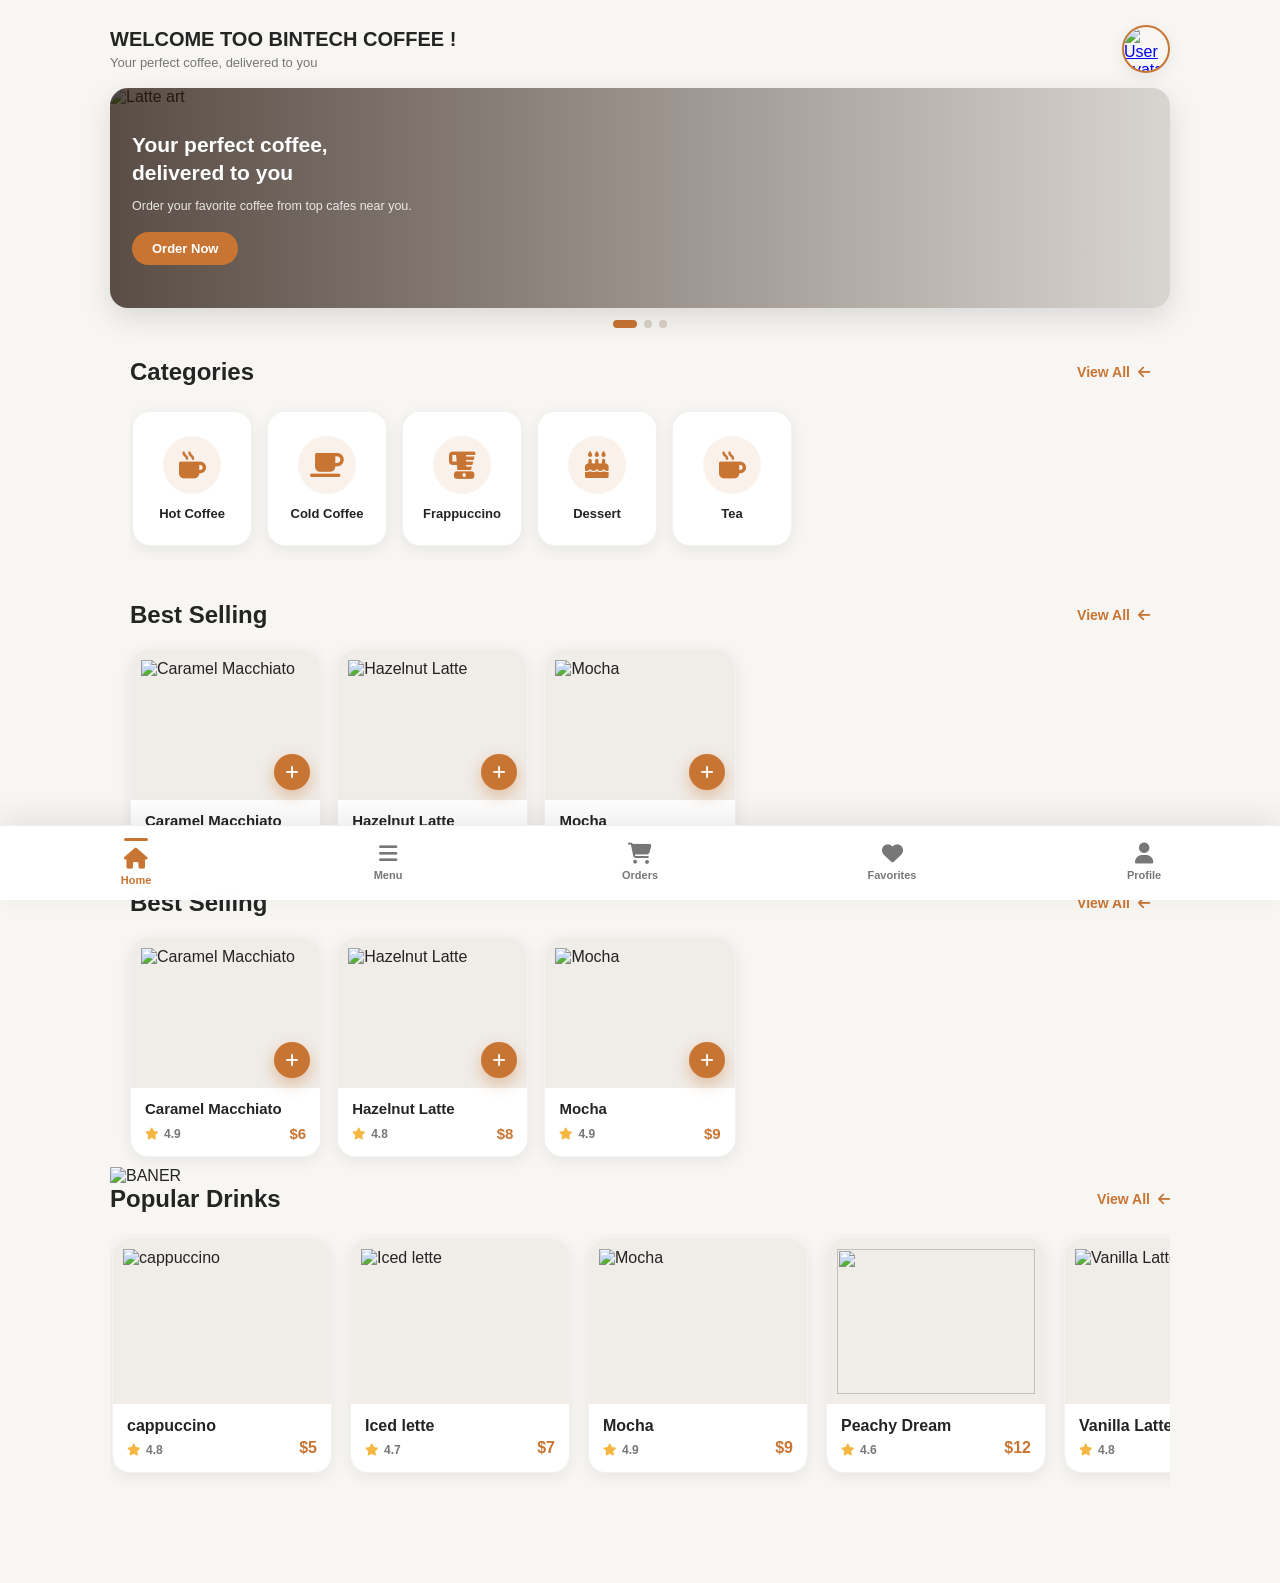
==== indec01.html @ 89034f10 "Add files via upload" ====
<!DOCTYPE html>
<html lang="en" dir="ltr">

<head>

    <!-- تعیین نوع کاراکترهای صفحه -->
    <meta charset="UTF-8">

    <!-- ریسپانسیو کردن سایت برای موبایل و تبلت -->
    <meta
        name="viewport"
        content="width=device-width, initial-scale=1.0"
    >

    <!-- کتابخانه Font Awesome برای نمایش آیکون‌ها -->
    <link
        rel="stylesheet"
        href="https://cdnjs.cloudflare.com/ajax/libs/font-awesome/6.7.2/css/all.min.css"
    >

    <!-- اتصال فایل CSS -->
    <link
        rel="stylesheet"
        href="./stayl.css"
    >

    <title>Cafe|BinTech</title>

</head>

<body>
        <header class="top-bar">

        <div class="greeting">
            <p class="greeting-hello">WELCOME TOO BINTECH COFFEE !</p>
            <p class="greeting-sub">Your perfect coffee, delivered to you</p>
        </div>

        <a href="#" class="profile-avatar">
            <img src="img/Mocha.jpg
            " alt="User avatar">
        </a>

    </header>

   <!-- <div class="search-wrap">
        <div class="search-bar">
            <i class="fa-solid fa-magnifying-glass"></i>
            <input type="text" id="searchInput" placeholder="Search your favorite coffee...">
        </div>
    </div> -->

    
    <section class="hero-banner">

        <div class="hero-slider" id="heroSlider">

            <!-- اسلاید 1 -->
            <div class="hero-slide active">
                <img src="img/BANER1.PNG" alt="Latte art">
                <div class="hero-content">
                    <h2>Your perfect coffee,<br>delivered to you</h2>
                    <p>Order your favorite coffee from top cafes near you.</p>
                    <a href="#" class="hero-btn">Order Now</a>
                </div>
            </div>

            <!-- اسلاید 2 -->
            <div class="hero-slide">
                <img src="img/BANER2.PNG" alt="Cold brew">
                <div class="hero-content">
                    <h2>Cold brew season<br>is here</h2>
                    <p>Fresh iced coffee, brewed slowly for a smooth taste.</p>
                    <a href="#" class="hero-btn">Order Now</a>
                </div>
            </div>

            <!-- اسلاید 3 -->
            <div class="hero-slide">
                <img src="img/BANER3.PNG" alt="Espresso">
                <div class="hero-content">
                    <h2>Strong mornings<br>start with espresso</h2>
                    <p>Try our signature espresso from local roasters.</p>
                    <a href="#" class="hero-btn">Order Now</a>
                </div>
            </div>

        </div>

     <div class="hero-dots" id="heroDots">
            <span class="dot active"></span>
            <span class="dot"></span>
            <span class="dot"></span>
        </div>


    <section class="categories">

        <!-- هدر بخش دسته‌بندی -->
        <div class="section-header">

            <!-- عنوان بخش -->
            <h2>Categories</h2>

            <!-- لینک مشاهده همه دسته‌بندی‌ها -->
            <a href="#">
                View All
                <i class="fa-solid fa-arrow-left"></i>
            </a>

        </div>


        <!-- ==================================================
             لیست دسته‌بندی‌ها
        ================================================== -->

        <div class="category-list">

            <!-- کارت دسته‌بندی قهوه گرم -->
            <a href="#" class="category-card">

                <!-- بخش آیکون -->
                <div class="category-icon">
                    <i class="fa-solid fa-mug-hot"></i>
                </div>

                <!-- نام دسته‌بندی -->
                <span>Hot Coffee</span>

            </a>


            <!-- کارت دسته‌بندی قهوه سرد -->
            <a href="#" class="category-card">

                <!-- بخش آیکون -->
                <div class="category-icon">
                    <i class="fa-solid fa-mug-saucer"></i>
                </div>

                <!-- نام دسته‌بندی -->
                <span>Cold Coffee</span>

            </a>


            <!-- کارت دسته‌بندی فراپوچینو -->
            <a href="#" class="category-card">

                <!-- بخش آیکون -->
                <div class="category-icon">
                    <i class="fa-solid fa-blender"></i>
                </div>

                <!-- نام دسته‌بندی -->
                <span>Frappuccino</span>

            </a>


            <!-- کارت دسته‌بندی دسر -->
            <a href="#" class="category-card">

                <!-- بخش آیکون -->
                <div class="category-icon">
                    <i class="fa-solid fa-cake-candles"></i>
                </div>

                <!-- نام دسته‌بندی -->
                <span>Dessert</span>

            </a>


            <!-- کارت دسته‌بندی چای -->
            <a href="#" class="category-card">

                <!-- بخش آیکون -->
                <div class="category-icon">
                    <i class="fa-solid fa-mug-hot"></i>
                </div>

                <!-- نام دسته‌بندی -->
                <span>Tea</span>

            </a>

        </div>

    </section>

   <section class="best-selling">

        <div class="section-header">
            <h2>Best Selling</h2>
            <a href="#">View All <i class="fa-solid fa-arrow-left"></i></a>
        </div>

        <div class="best-list">

            <!-- آیتم 1 -->
            <div class="best-card">
                <div class="best-image">
                    <img src="img/cappuccino.jpg" alt="Caramel Macchiato">
                    <button class="add-btn" aria-label="Add to cart">
                        <i class="fa-solid fa-plus"></i>
                    </button>
                </div>
                <div class="best-info">
                    <h3>Caramel Macchiato</h3>
                    <div class="best-meta">
                        <div class="drink-rating"><i class="fa-solid fa-star"></i><span>4.9</span></div>
                        <span class="best-price">$6</span>
                    </div>
                </div>
            </div>

            <!-- آیتم 2 -->
            <div class="best-card">
                <div class="best-image">
                    <img src="img/cappuccino.jpg" alt="Hazelnut Latte">
                    <button class="add-btn" aria-label="Add to cart">
                        <i class="fa-solid fa-plus"></i>
                    </button>
                </div>
                <div class="best-info">
                    <h3>Hazelnut Latte</h3>
                    <div class="best-meta">
                        <div class="drink-rating"><i class="fa-solid fa-star"></i><span>4.8</span></div>
                        <span class="best-price">$8</span>
                    </div>
                </div>
            </div>

            <!-- آیتم 3 -->
            <div class="best-card">
                <div class="best-image">
                    <img src="img/cappuccino.jpg" alt="Mocha">
                    <button class="add-btn" aria-label="Add to cart">
                        <i class="fa-solid fa-plus"></i>
                    </button>
                </div>
                <div class="best-info">
                    <h3>Mocha</h3>
                    <div class="best-meta">
                        <div class="drink-rating"><i class="fa-solid fa-star"></i><span>4.9</span></div>
                        <span class="best-price">$9</span>
                    </div>
                </div>
            </div>

        </div>

    </section>


       <section class="best-selling">

        <div class="section-header">
            <h2>Best Selling</h2>
            <a href="#">View All <i class="fa-solid fa-arrow-left"></i></a>
        </div>

        <div class="best-list">

            <!-- آیتم 1 -->
            <div class="best-card">
                <div class="best-image">
                    <img src="img/cappuccino.jpg" alt="Caramel Macchiato">
                    <button class="add-btn" aria-label="Add to cart">
                        <i class="fa-solid fa-plus"></i>
                    </button>
                </div>
                <div class="best-info">
                    <h3>Caramel Macchiato</h3>
                    <div class="best-meta">
                        <div class="drink-rating"><i class="fa-solid fa-star"></i><span>4.9</span></div>
                        <span class="best-price">$6</span>
                    </div>
                </div>
            </div>

            <!-- آیتم 2 -->
            <div class="best-card">
                <div class="best-image">
                    <img src="img/cappuccino.jpg" alt="Hazelnut Latte">
                    <button class="add-btn" aria-label="Add to cart">
                        <i class="fa-solid fa-plus"></i>
                    </button>
                </div>
                <div class="best-info">
                    <h3>Hazelnut Latte</h3>
                    <div class="best-meta">
                        <div class="drink-rating"><i class="fa-solid fa-star"></i><span>4.8</span></div>
                        <span class="best-price">$8</span>
                    </div>
                </div>
            </div>

            <!-- آیتم 3 -->
            <div class="best-card">
                <div class="best-image">
                    <img src="img/cappuccino.jpg" alt="Mocha">
                    <button class="add-btn" aria-label="Add to cart">
                        <i class="fa-solid fa-plus"></i>
                    </button>
                </div>
                <div class="best-info">
                    <h3>Mocha</h3>
                    <div class="best-meta">
                        <div class="drink-rating"><i class="fa-solid fa-star"></i><span>4.9</span></div>
                        <span class="best-price">$9</span>
                    </div>
                </div>
            </div>

        </div>

    </section>


     <img src="img/BANER3.PNG" alt="BANER"
       style="
         width: 100%;
    height: 100%;
    object-fit: cover;
    display: block;
       "
     >
    <!-- ==================================================
         منوی پایین صفحه
    ================================================== -->

    <nav class="bottom-nav">

        <!-- لینک صفحه اصلی -->
        <a href="#" class="bottom-nav-item active">

            <!-- آیکون خانه -->
            <i class="fa-solid fa-house"></i>

            <!-- متن لینک -->
            <span>Home</span>

        </a>


        <!-- لینک منو -->
        <a href="#" class="bottom-nav-item">

            <!-- آیکون منو -->
            <i class="fa-solid fa-bars"></i>

            <!-- متن لینک -->
            <span>Menu</span>

        </a>


        <!-- لینک سفارش‌ها -->
        <a href="#" class="bottom-nav-item">

            <!-- آیکون سبد خرید -->
            <i class="fa-solid fa-cart-shopping"></i>

            <!-- متن لینک -->
            <span>Orders</span>

        </a>


        <!-- لینک علاقه‌مندی‌ها -->
        <a href="#" class="bottom-nav-item">

            <!-- آیکون قلب -->
            <i class="fa-solid fa-heart"></i>

            <!-- متن لینک -->
            <span>Favorites</span>

        </a>


        <!-- لینک پروفایل -->
        <a href="#" class="bottom-nav-item">

            <!-- آیکون کاربر -->
            <i class="fa-solid fa-user"></i>

            <!-- متن لینک -->
            <span>Profile</span>

        </a>

    </nav>
    
    <!-- ==================================================
     بخش نوشیدنی‌های محبوب
================================================== -->

<section class="popular-drinks">

    <!-- هدر بخش Popular Drinks -->
    <div class="section-header">

        <!-- عنوان بخش -->
        <h2>Popular Drinks</h2>

        <!-- لینک مشاهده همه -->
        <a href="#" class="popular-view-all">
            View All
            <i class="fa-solid fa-arrow-left"></i>
        </a>

    </div>
    <!-- ==================================================
         لیست نوشیدنی‌های محبوب
    ================================================== -->

    <div class="drink-list">


        <!-- کارت محصول 1 -->
        <a href="#" class="drink-card">

            <!-- تصویر محصول -->
            <div class="drink-image">
                <img src="img/cappuccino.jpg" alt="cappuccino">
            </div>
            

            <!-- اطلاعات محصول -->
            <div class="drink-info">

                <!-- نام محصول -->
                <h3>cappuccino</h3>

                <!-- امتیاز -->
                <div class="drink-rating">
                    <i class="fa-solid fa-star"></i>
                    <span>4.8</span>
                </div>

                <!-- قیمت -->
                <span class="drink-price">$5</span>

            </div>

        </a>


        <!-- کارت محصول 2 -->
        <a href="#" class="drink-card">

            <div class="drink-image">
                <img src="img/cappuccino.jpg" alt="Iced lette">
            </div>

            <div class="drink-info">

                <h3>Iced lette</h3>

                <div class="drink-rating">
                    <i class="fa-solid fa-star"></i>
                    <span>4.7</span>
                </div>

                <span class="drink-price">$7</span>

            </div>

        </a>


        <!-- کارت محصول 3 -->
        <a href="#" class="drink-card">

            <div class="drink-image">
                <img src="img/cappuccino.jpg" alt="Mocha">
            </div>

            <div class="drink-info">

                <h3>Mocha</h3>

                <div class="drink-rating">
                    <i class="fa-solid fa-star"></i>
                    <span>4.9</span>
                </div>

                <span class="drink-price">$9</span>

            </div>

        </a>


        <!-- کارت محصول 4 -->
        <a href="#" class="drink-card">

            <div class="drink-image">
                <img src="img/cappuccino.jpg" Peachy= "Dream">
            </div>

            <div class="drink-info">

                <h3>Peachy Dream</h3>

                <div class="drink-rating">
                    <i class="fa-solid fa-star"></i>
                    <span>4.6</span>
                </div>

                <span class="drink-price">$12</span>

            </div>

        </a>


        <!-- کارت محصول 5 -->
        <a href="#" class="drink-card">

            <div class="drink-image">
                <img src="img/cappuccino.jpg" alt="Vanilla Latte">
            </div>

            <div class="drink-info">

                <h3>Vanilla Latte</h3>

                <div class="drink-rating">
                    <i class="fa-solid fa-star"></i>
                    <span>4.8</span>
                </div>

                <span class="drink-price">$15</span>

            </div>

        </a>


    </div>

</section>

</body>

</html>
---- stayl.css ----
/* =========================================================
   متغیرهای اصلی طراحی
========================================================= */

:root {
    --primary-color: #c87533;
    --primary-dark: #9e5522;

    --text-color: #242424;
    --text-light: #777777;

    --background-color: #f8f6f3;
    --white: #ffffff;

    --border-color: #eeeeee;

    --card-radius: 18px;

    --small-shadow:
        0 4px 15px rgba(0, 0, 0, 0.07);

    --medium-shadow:
        0 10px 30px rgba(0, 0, 0, 0.12);

    --transition: 0.3s ease;

    --bottom-nav-height: 75px;
}


/* =========================================================
   ریست اولیه عناصر
========================================================= */

* {
    box-sizing: border-box;
}


/* =========================================================
   تنظیمات کلی صفحه
========================================================= */

html {
    scroll-behavior: smooth;
}

body {
    margin: 0;

    padding-bottom:
        calc(var(--bottom-nav-height) + 20px);

    font-family:
        Arial,
        Helvetica,
        sans-serif;

    background-color:
        var(--background-color);

    color:
        var(--text-color);
}


/* =========================================================
   بخش دسته‌بندی‌ها
========================================================= */

.categories {
    width: 100%;

    max-width: 1100px;

    margin: 0 auto;

    padding: 30px 20px;
}


/* =========================================================
   هدر بخش دسته‌بندی
========================================================= */

.section-header {
    display: flex;

    align-items: center;

    justify-content: space-between;

    gap: 20px;

    margin-bottom: 20px;
}


/* عنوان بخش */

.section-header h2 {
    margin: 0;

    font-size: 24px;

    font-weight: 700;
}


/* لینک View All */

.section-header a {
    display: flex;

    align-items: center;

    gap: 8px;

    color:
        var(--primary-color);

    text-decoration: none;

    font-size: 14px;

    font-weight: 600;

    transition:
        color var(--transition),
        transform var(--transition);
}


/* حالت هاور لینک */

.section-header a:hover {
    color:
        var(--primary-dark);

    transform:
        translateX(-4px);
}


/* =========================================================
   لیست دسته‌بندی‌ها
========================================================= */

.category-list {
    display: grid;

    grid-auto-flow: column;

    grid-auto-columns: 120px;

    gap: 15px;

    overflow-x: auto;

    padding: 5px 2px 15px;

    scrollbar-width: thin;
}


/* تنظیم اسکرول‌بار در مرورگرهای Webkit */

.category-list::-webkit-scrollbar {
    height: 5px;
}

.category-list::-webkit-scrollbar-track {
    background: transparent;
}

.category-list::-webkit-scrollbar-thumb {
    background:
        #cccccc;

    border-radius: 50px;
}


/* =========================================================
   کارت دسته‌بندی
========================================================= */

.category-card {
    min-height: 135px;

    display: flex;

    flex-direction: column;

    align-items: center;

    justify-content: center;

    gap: 12px;

    padding: 15px 10px;

    background-color:
        var(--white);

    color:
        var(--text-color);

    text-decoration: none;

    border:
        1px solid rgba(0, 0, 0, 0.05);

    border-radius:
        var(--card-radius);

    box-shadow:
        var(--small-shadow);

    transition:
        transform var(--transition),
        box-shadow var(--transition),
        color var(--transition),
        border-color var(--transition);
}


/* حالت هاور کارت */

.category-card:hover {
    transform:
        translateY(-6px);

    color:
        var(--primary-color);

    border-color:
        rgba(200, 117, 51, 0.3);

    box-shadow:
        var(--medium-shadow);
}


/* حالت کلیک کارت */

.category-card:active {
    transform:
        translateY(-2px);
}


/* =========================================================
   بخش آیکون دسته‌بندی
========================================================= */

.category-icon {
    width: 58px;

    height: 58px;

    display: flex;

    align-items: center;

    justify-content: center;

    background-color:
        rgba(200, 117, 51, 0.1);

    color:
        var(--primary-color);

    border-radius: 50%;

    font-size: 27px;

    transition:
        transform var(--transition),
        background-color var(--transition);
}


/* تغییر آیکون هنگام هاور */

.category-card:hover .category-icon {
    transform:
        scale(1.08);

    background-color:
        rgba(200, 117, 51, 0.17);
}


/* =========================================================
   متن داخل کارت
========================================================= */

.category-card span {
    display: block;

    font-size: 13px;

    font-weight: 600;

    text-align: center;
}


/* =========================================================
   منوی پایین صفحه
========================================================= */

.bottom-nav {
    position: fixed;

    left: 0;
    right: 0;
    bottom: 0;

    z-index: 1000;

    min-height:
        var(--bottom-nav-height);

    display: grid;

    grid-template-columns:
        repeat(5, 1fr);

    align-items: center;

    padding: 8px 10px;

    background:
        rgba(255, 255, 255, 0.97);

    border-top:
        1px solid var(--border-color);

    box-shadow:
        0 -8px 30px
        rgba(0, 0, 0, 0.08);

    backdrop-filter:
        blur(12px);

    -webkit-backdrop-filter:
        blur(12px);
}


/* =========================================================
   آیتم‌های منوی پایین
========================================================= */

.bottom-nav-item {
    height: 100%;

    display: flex;

    flex-direction: column;

    align-items: center;

    justify-content: center;

    gap: 5px;

    color:
        var(--text-light);

    text-decoration: none;

    border-radius: 12px;

    transition:
        color var(--transition),
        background-color var(--transition),
        transform var(--transition);
}


/* حالت هاور آیتم */

.bottom-nav-item:hover {
    color:
        var(--primary-color);

    background-color:
        rgba(200, 117, 51, 0.06);
}


/* حالت کلیک آیتم */

.bottom-nav-item:active {
    transform:
        scale(0.95);
}


/* =========================================================
   آیکون‌های منوی پایین
========================================================= */

.bottom-nav-item i {
    font-size: 21px;

    line-height: 1;

    transition:
        transform var(--transition);
}


/* حرکت کوچک آیکون هنگام هاور */

.bottom-nav-item:hover i {
    transform:
        translateY(-2px);
}


/* =========================================================
   متن منوی پایین
========================================================= */

.bottom-nav-item span {
    font-size: 11px;

    font-weight: 600;

    line-height: 1.2;
}


/* =========================================================
   آیتم فعال
========================================================= */

.bottom-nav-item.active {
    color:
        var(--primary-color);
}


/* خط بالای آیتم فعال */

.bottom-nav-item.active::before {
    content: "";

    width: 24px;

    height: 3px;

    margin-bottom: 2px;

    background-color:
        var(--primary-color);

    border-radius: 50px;
}


/* =========================================================
   تنظیمات موبایل
========================================================= */

@media (max-width: 600px) {

    .categories {
        padding:
            20px 14px;
    }


    .section-header h2 {
        font-size: 20px;
    }


    .category-list {
        grid-auto-columns:
            100px;

        gap: 10px;
    }


    .category-card {
        min-height: 115px;

        padding:
            12px 8px;
    }


    .category-icon {
        width: 48px;

        height: 48px;

        font-size: 23px;
    }


    .category-card span {
        font-size: 12px;
    }


    .bottom-nav {
        min-height: 70px;
    }


    .bottom-nav-item i {
        font-size: 19px;
    }


    .bottom-nav-item span {
        font-size: 10px;
    }

}


/* =========================================================
   تنظیمات موبایل‌های خیلی کوچک
========================================================= */

@media (max-width: 380px) {

    .category-list {
        grid-auto-columns:
            90px;
    }


    .category-card {
        min-height: 108px;
    }


    .category-icon {
        width: 44px;

        height: 44px;

        font-size: 21px;
    }


    .category-card span {
        font-size: 11px;
    }


    .bottom-nav-item span {
        font-size: 9px;
    }

}
/* =========================================================
   بخش نوشیدنی‌های محبوب
========================================================= */
.drink-list {
    display: grid;
    grid-auto-flow: column;   
    grid-auto-columns: 220px; 
    gap: 18px;               
    overflow-x: auto;        
    padding: 5px 2px 15px;
    scrollbar-width: thin;
}


/* =========================================================
   لیست نوشیدنی‌ها
========================================================= */

.drink-list {
    display: grid;

    grid-auto-flow: column;

    grid-auto-columns: 220px;

    gap: 18px;

    overflow-x: auto;

    padding: 5px 2px 15px;

    scrollbar-width: thin;
}


/* اسکرول‌بار */

.drink-list::-webkit-scrollbar {
    height: 5px;
}

.drink-list::-webkit-scrollbar-track {
    background: transparent;
}

.drink-list::-webkit-scrollbar-thumb {
    background: #cccccc;

    border-radius: 50px;
}


/* =========================================================
   کارت نوشیدنی
========================================================= */

.drink-card {
    display: block;

    overflow: hidden;

    background-color:
        var(--white);

    color:
        var(--text-color);

    text-decoration: none;

    border:
        1px solid rgba(0, 0, 0, 0.05);

    border-radius:
        var(--card-radius);

    box-shadow:
        var(--small-shadow);

    transition:
        transform var(--transition),
        box-shadow var(--transition),
        border-color var(--transition);
}


/* حالت هاور کارت */

.drink-card:hover {
    transform:
        translateY(-6px);

    border-color:
        rgba(200, 117, 51, 0.3);

    box-shadow:
        var(--medium-shadow);
}


/* حالت کلیک */

.drink-card:active {
    transform:
        translateY(-2px);
}

/* =========================================================
   تصویر محصول
========================================================= */

.drink-image {
    width: 100%;

    height: 165px;

    display: flex;

    align-items: center;

    justify-content: center;

    overflow: hidden;

    background-color:
        #f0ece7;

    position: relative;
}


/* =========================================================
   خود تصویر محصول
========================================================= */

.drink-image img {
    width: 100%;

    height: 100%;

    display: block;

    /*
       contain باعث می‌شود
       تمام محصول داخل کادر دیده شود
    */

    object-fit: contain;

    /*
       کمی فاصله اطراف محصول
    */

    padding: 10px;

    transition:
        transform 0.4s ease;
}


/* =========================================================
   بزرگ شدن عکس هنگام هاور
========================================================= */

.drink-card:hover .drink-image img {

    transform:
        scale(1.08);

}

/* زوم کوچک تصویر هنگام هاور */

.drink-card:hover .drink-image img {
    transform:
        scale(1.06);
}


/* =========================================================
   اطلاعات محصول
========================================================= */

.drink-info {
    position: relative;

    padding: 13px 14px 15px;
}


/* نام محصول */

.drink-info h3 {
    margin: 0 0 8px;

    font-size: 16px;

    font-weight: 700;
}


/* =========================================================
   امتیاز محصول
========================================================= */

.drink-rating {
    display: flex;

    align-items: center;

    gap: 5px;

    color:
        var(--text-light);

    font-size: 12px;

    font-weight: 600;
}


/* ستاره */

.drink-rating i {
    color:
        #f5b642;

    font-size: 12px;
}


/* =========================================================
   قیمت
========================================================= */

.drink-price {
    position: absolute;

    right: 14px;

    bottom: 15px;

    color:
        var(--primary-color);

    font-size: 16px;

    font-weight: 700;
}


/* =========================================================
   تنظیمات تبلت
========================================================= */

@media (max-width: 600px) {

    .popular-drinks {
        padding:
            5px 14px 25px;
    }


    .drink-list {
        grid-auto-columns:
            190px;

        gap: 12px;
    }


    .drink-image {
        height: 145px;
    }


    .drink-info {
        padding:
            12px 12px 14px;
    }


    .drink-info h3 {
        font-size: 14px;

        margin-bottom: 7px;
    }


    .drink-rating {
        font-size: 11px;
    }


    .drink-rating i {
        font-size: 11px;
    }


    .drink-price {
        right: 12px;

        bottom: 14px;

        font-size: 15px;
    }

}
/* =========================================================
   تنظیمات موبایل‌های خیلی کوچک
========================================================= */

@media (max-width: 380px) {

    .drink-list {
        grid-auto-columns:
            165px;

        gap: 10px;
    }


    .drink-image {
        height: 130px;
    }


    .drink-info h3 {
        font-size: 13px;
    }


    .drink-price {
        font-size: 14px;
    }

}


.top-bar {
    width: 100%;
    max-width: 1100px;
    margin: 0 auto;
    padding: 25px 20px 0;

    display: flex;
    align-items: center;
    justify-content: space-between;
    gap: 15px;
}

.greeting-hello {
    margin: 0 0 4px;
    font-size: 20px;
    font-weight: 700;
}

.greeting-sub {
    margin: 0;
    font-size: 13px;
    color: var(--text-light);
}

.profile-avatar {
    width: 48px;
    height: 48px;
    flex-shrink: 0;
    border-radius: 50%;
    overflow: hidden;
    border: 2px solid var(--primary-color);
    box-shadow: var(--small-shadow);
    transition: transform var(--transition);
}

.profile-avatar:hover {
    transform: scale(1.06);
}

.profile-avatar img {
    width: 100%;
    height: 100%;
    object-fit: cover;
    display: block;
}


/* =========================================================
   نوار جستجو
========================================================= */

.search-wrap {
    width: 100%;
    max-width: 1100px;
    margin: 0 auto;
    padding: 18px 20px 5px;
}

.search-bar {
    display: flex;
    align-items: center;
    gap: 12px;
    padding: 14px 18px;
    background-color: var(--white);
    border: 1px solid rgba(0, 0, 0, 0.05);
    border-radius: 50px;
    box-shadow: var(--small-shadow);
    transition: border-color var(--transition), box-shadow var(--transition);
}

.search-bar:focus-within {
    border-color: rgba(200, 117, 51, 0.4);
    box-shadow: var(--medium-shadow);
}

.search-bar i {
    color: var(--primary-color);
    font-size: 16px;
}

.search-bar input {
    flex: 1;
    border: none;
    outline: none;
    background: transparent;
    font-size: 14px;
    font-family: inherit;
    color: var(--text-color);
}

.search-bar input::placeholder {
    color: var(--text-light);
}


/* =========================================================
   بنر اصلی (Hero Banner)
========================================================= */

.hero-banner {
    width: 100%;
    max-width: 1100px;
    margin: 0 auto;
    padding: 15px 20px 0;
}

.hero-slider {
    position: relative;
    height: 220px;
    border-radius: var(--card-radius);
    overflow: hidden;
    box-shadow: var(--medium-shadow);
}

.hero-slide {
    position: absolute;
    inset: 0;
    opacity: 0;
    visibility: hidden;
    transition: opacity 0.6s ease, visibility 0.6s ease;
}

.hero-slide.active {
    opacity: 1;
    visibility: visible;
}

.hero-slide img {
    width: 100%;
    height: 100%;
    object-fit: cover;
    display: block;
}

/* لایه تیره روی تصویر برای خوانایی متن */
.hero-slide::after {
    content: "";
    position: absolute;
    inset: 0;
    background: linear-gradient(
        to right,
        rgba(36, 20, 10, 0.75),
        rgba(36, 20, 10, 0.15)
    );
}

.hero-content {
    position: absolute;
    top: 0;
    left: 0;
    bottom: 0;
    z-index: 2;
    width: 62%;
    padding: 25px 22px;
    display: flex;
    flex-direction: column;
    justify-content: center;
    gap: 10px;
    color: #fff;
}

.hero-content h2 {
    margin: 0;
    font-size: 21px;
    line-height: 1.35;
    font-weight: 700;
}

.hero-content p {
    margin: 0;
    font-size: 12.5px;
    line-height: 1.5;
    opacity: 0.85;
}

.hero-btn {
    align-self: flex-start;
    margin-top: 6px;
    padding: 9px 20px;
    background-color: var(--primary-color);
    color: #fff;
    text-decoration: none;
    font-size: 13px;
    font-weight: 700;
    border-radius: 50px;
    transition: background-color var(--transition), transform var(--transition);
}

.hero-btn:hover {
    background-color: var(--primary-dark);
    transform: translateY(-2px);
}


/* نقاط نشانگر اسلایدر */

.hero-dots {
    display: flex;
    justify-content: center;
    gap: 7px;
    margin-top: 12px;
}

.hero-dots .dot {
    width: 8px;
    height: 8px;
    background-color: #d9d2ca;
    border-radius: 50%;
    cursor: pointer;
    transition: width var(--transition), background-color var(--transition);
}

.hero-dots .dot.active {
    width: 24px;
    background-color: var(--primary-color);
    border-radius: 50px;
}


/* =========================================================
   بخش پرفروش‌ترین‌ها
========================================================= */

.best-selling {
    width: 100%;
    max-width: 1100px;
    margin: 0 auto;
    padding: 10px 20px 10px;
    grid-auto-flow: column;
}

.best-list {
    display: grid;
    grid-template-columns: repeat(auto-fill, minmax(165px, 1fr));
    gap: 16px;
    
}

.best-card {
    background-color: var(--white);
    border: 1px solid rgba(0, 0, 0, 0.05);
    border-radius: var(--card-radius);
    box-shadow: var(--small-shadow);
    overflow: hidden;
    transition: transform var(--transition), box-shadow var(--transition);
}

.best-card:hover {
    transform: translateY(-6px);
    box-shadow: var(--medium-shadow);
}

.best-image {
    position: relative;
    height: 150px;
    background-color: #f0ece7;
    display: flex;
    align-items: center;
    justify-content: center;
}

.best-image img {
    width: 100%;
    height: 100%;
    object-fit: contain;
    padding: 10px;
    transition: transform 0.4s ease;
}

.best-card:hover .best-image img {
    transform: scale(1.06);
}

/* دکمه + نارنجی روی تصویر */
.add-btn {
    position: absolute;
    right: 10px;
    bottom: 10px;
    width: 36px;
    height: 36px;
    border: none;
    border-radius: 50%;
    background-color: var(--primary-color);
    color: #fff;
    font-size: 15px;
    cursor: pointer;
    display: flex;
    align-items: center;
    justify-content: center;
    box-shadow: 0 6px 15px rgba(200, 117, 51, 0.4);
    transition: background-color var(--transition), transform var(--transition);
}

.add-btn:hover {
    background-color: var(--primary-dark);
    transform: scale(1.1);
}

.add-btn:active {
    transform: scale(0.92);
}

.best-info {
    padding: 12px 14px 14px;
}

.best-info h3 {
    margin: 0 0 8px;
    font-size: 15px;
    font-weight: 700;
}

.best-meta {
    display: flex;
    align-items: center;
    justify-content: space-between;
}

.best-price {
    color: var(--primary-color);
    font-size: 15px;
    font-weight: 700;
}


/* =========================================================
   کارت تخفیف
========================================================= */

.promo-banner {
    width: 100%;
    max-width: 1100px;
    margin: 0 auto;
    padding: 15px 20px 30px;
}

.promo-banner {
    display: flex;
}

.promo-banner section {
    flex: 1;
}

.promo-banner > .promo-text,
.promo-banner > .promo-icon {
    padding: 0;
}

/* کانتینر واقعی کارت */

.promo-banner {
    position: relative;
}

.promo-banner::before {
    display: none;
}

/* ساختار کارت */

.promo-banner .promo-text,
.promo-banner .promo-icon {
    margin: 0;
}

.promo-banner {
    background: linear-gradient(120deg, #2b1a10, #4a2c17);
    border-radius: var(--card-radius);
    box-shadow: var(--medium-shadow);
    align-items: center;
    justify-content: space-between;
    gap: 15px;
}

.promo-text {
    flex: 1;
    color: #fff;
}

.promo-text h3 {
    margin: 0 0 8px;
    font-size: 17px;
    font-weight: 700;
    line-height: 1.4;
}

.promo-text p {
    margin: 0;
    font-size: 13px;
    opacity: 0.85;
}

.promo-code {
    display: inline-block;
    margin-left: 6px;
    padding: 4px 12px;
    background-color: var(--primary-color);
    color: #fff;
    font-weight: 700;
    letter-spacing: 1px;
    border-radius: 8px;
    cursor: pointer;
    user-select: all;
}

.promo-icon {
    flex-shrink: 0;
    width: 55px;
    height: 55px;
    display: flex;
    align-items: center;
    justify-content: center;
    background-color: rgba(255, 255, 255, 0.12);
    color: #f5b642;
    border-radius: 50%;
    font-size: 24px;
}


/* =========================================================
   تنظیمات موبایل
========================================================= */

@media (max-width: 600px) {

    .top-bar {
        padding: 18px 14px 0;
    }

    .greeting-hello {
        font-size: 17px;
    }

    .greeting-sub {
        font-size: 12px;
    }

    .profile-avatar {
        width: 42px;
        height: 42px;
    }

    .search-wrap {
        padding: 14px 14px 5px;
    }

    .search-bar {
        padding: 12px 16px;
    }

    .hero-banner {
        padding: 12px 14px 0;
    }

    .hero-slider {
        height: 200px;
    }

    .hero-content {
        width: 72%;
        padding: 18px 16px;
    }

    .hero-content h2 {
        font-size: 17px;
    }

    .best-selling {
        padding: 10px 14px;
    }

    .best-list {
        grid-template-columns: repeat(2, 1fr);
        gap: 12px;
    }

    .best-image {
        height: 130px;
    }

    .add-btn {
        width: 32px;
        height: 32px;
        font-size: 13px;
    }

    .promo-banner {
        padding: 15px 14px 25px;
    }

    .promo-text h3 {
        font-size: 15px;
    }
}

@media (max-width: 380px) {

    .best-list {
        grid-template-columns: 1fr 1fr;
        gap: 10px;
    }

    .best-image {
        height: 115px;
    }

    .best-info h3 {
        font-size: 13px;
    }
}
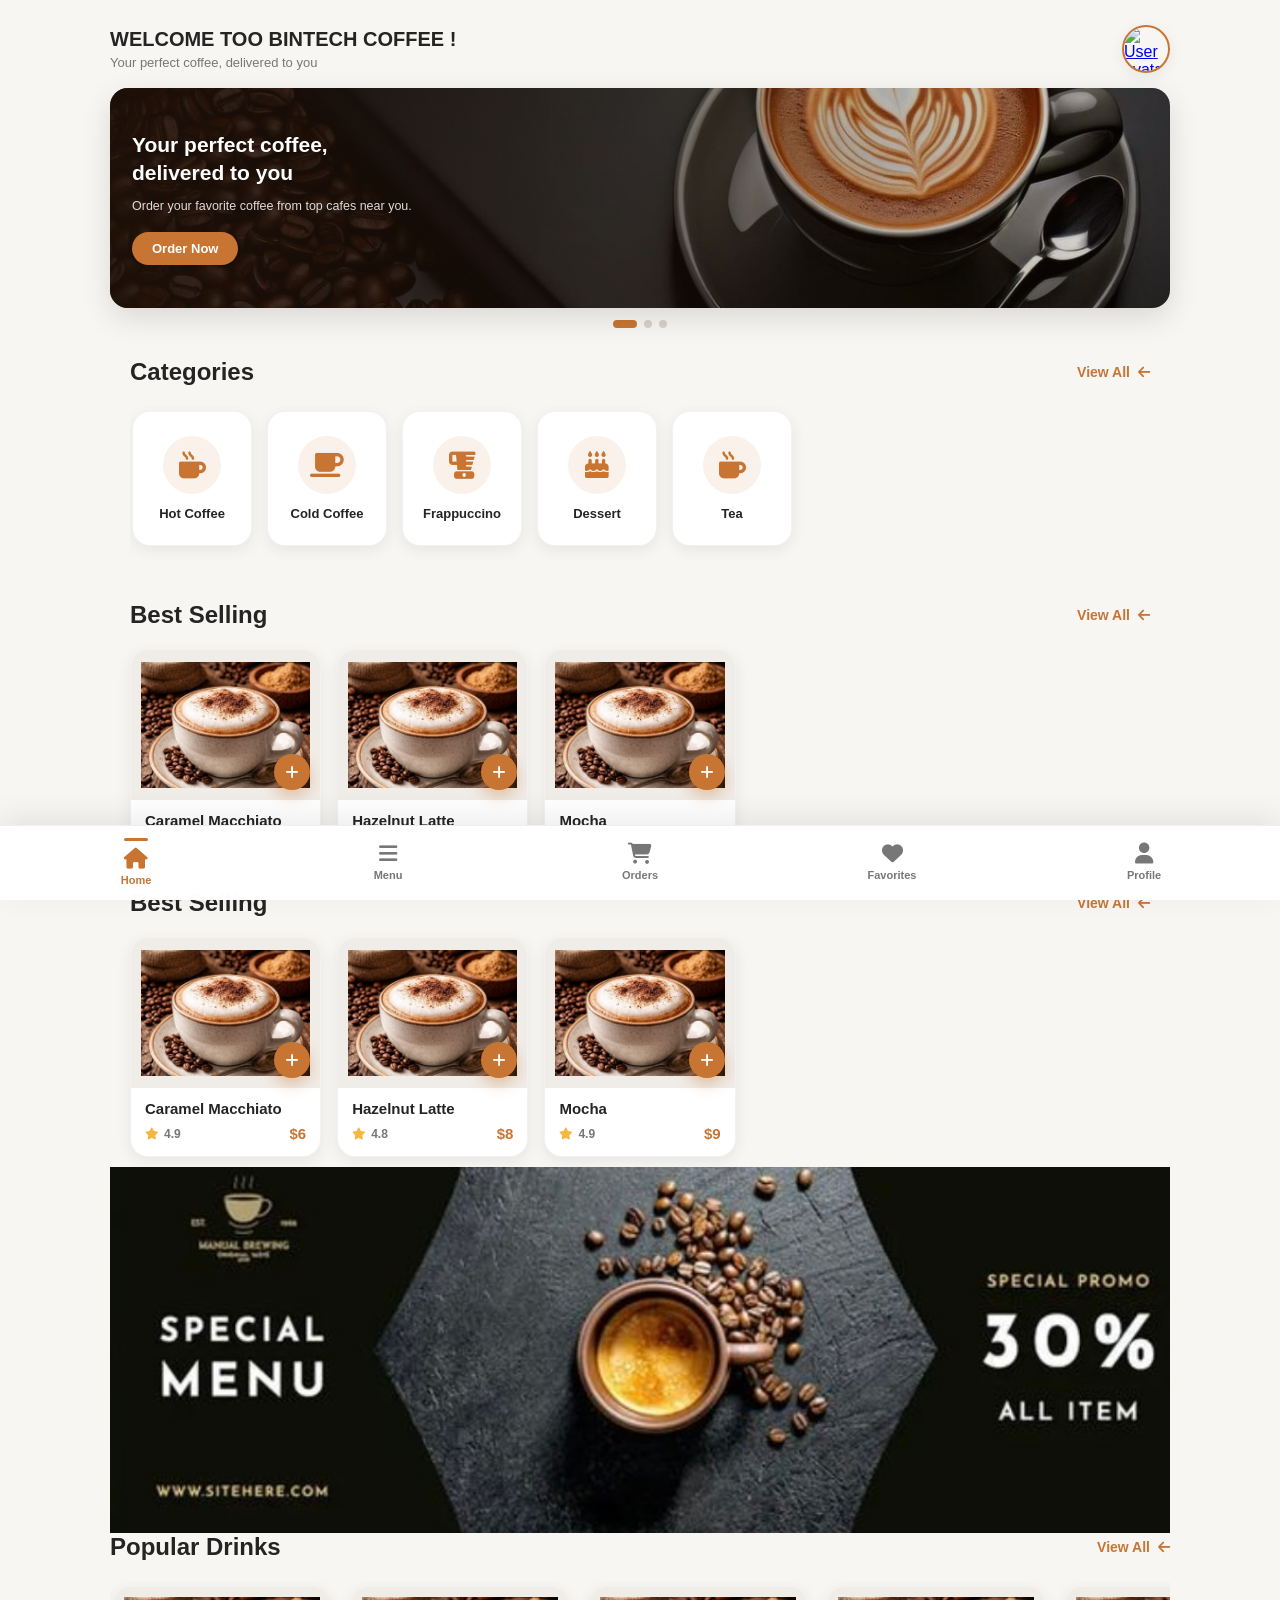
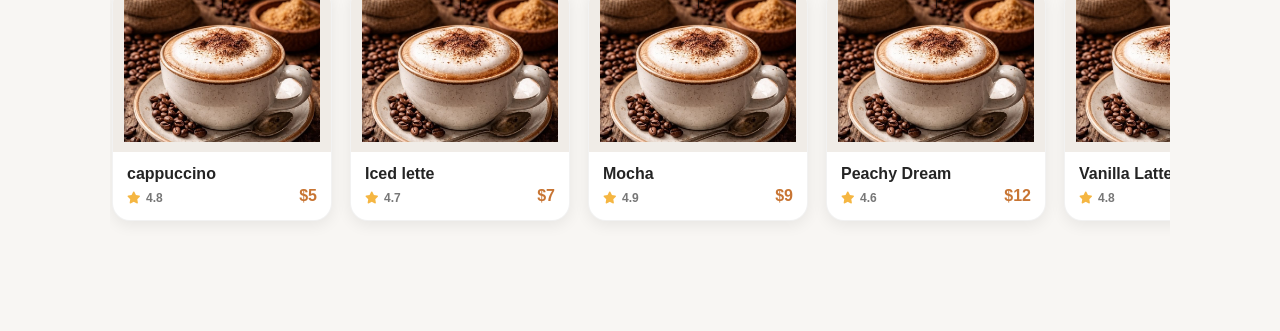
==== commit 42919bc3: "Update indec01.html" ====
--- a/indec01.html
+++ b/indec01.html
@@ -57,7 +57,7 @@
 
             <!-- اسلاید 1 -->
             <div class="hero-slide active">
-                <img src="img/BANER1.PNG" alt="Latte art">
+                <img src="BANER1.PNG" alt="Latte art">
                 <div class="hero-content">
                     <h2>Your perfect coffee,<br>delivered to you</h2>
                     <p>Order your favorite coffee from top cafes near you.</p>
@@ -67,7 +67,7 @@
 
             <!-- اسلاید 2 -->
             <div class="hero-slide">
-                <img src="img/BANER2.PNG" alt="Cold brew">
+                <img src="BANER2.PNG" alt="Cold brew">
                 <div class="hero-content">
                     <h2>Cold brew season<br>is here</h2>
                     <p>Fresh iced coffee, brewed slowly for a smooth taste.</p>
@@ -77,7 +77,7 @@
 
             <!-- اسلاید 3 -->
             <div class="hero-slide">
-                <img src="img/BANER3.PNG" alt="Espresso">
+                <img src="BANER3.PNG" alt="Espresso">
                 <div class="hero-content">
                     <h2>Strong mornings<br>start with espresso</h2>
                     <p>Try our signature espresso from local roasters.</p>
@@ -202,7 +202,7 @@
             <!-- آیتم 1 -->
             <div class="best-card">
                 <div class="best-image">
-                    <img src="img/cappuccino.jpg" alt="Caramel Macchiato">
+                    <img src="cappuccino.jpg" alt="Caramel Macchiato">
                     <button class="add-btn" aria-label="Add to cart">
                         <i class="fa-solid fa-plus"></i>
                     </button>
@@ -219,7 +219,7 @@
             <!-- آیتم 2 -->
             <div class="best-card">
                 <div class="best-image">
-                    <img src="img/cappuccino.jpg" alt="Hazelnut Latte">
+                    <img src="cappuccino.jpg" alt="Hazelnut Latte">
                     <button class="add-btn" aria-label="Add to cart">
                         <i class="fa-solid fa-plus"></i>
                     </button>
@@ -236,7 +236,7 @@
             <!-- آیتم 3 -->
             <div class="best-card">
                 <div class="best-image">
-                    <img src="img/cappuccino.jpg" alt="Mocha">
+                    <img src="cappuccino.jpg" alt="Mocha">
                     <button class="add-btn" aria-label="Add to cart">
                         <i class="fa-solid fa-plus"></i>
                     </button>
@@ -267,7 +267,7 @@
             <!-- آیتم 1 -->
             <div class="best-card">
                 <div class="best-image">
-                    <img src="img/cappuccino.jpg" alt="Caramel Macchiato">
+                    <img src="cappuccino.jpg" alt="Caramel Macchiato">
                     <button class="add-btn" aria-label="Add to cart">
                         <i class="fa-solid fa-plus"></i>
                     </button>
@@ -284,7 +284,7 @@
             <!-- آیتم 2 -->
             <div class="best-card">
                 <div class="best-image">
-                    <img src="img/cappuccino.jpg" alt="Hazelnut Latte">
+                    <img src="cappuccino.jpg" alt="Hazelnut Latte">
                     <button class="add-btn" aria-label="Add to cart">
                         <i class="fa-solid fa-plus"></i>
                     </button>
@@ -301,7 +301,7 @@
             <!-- آیتم 3 -->
             <div class="best-card">
                 <div class="best-image">
-                    <img src="img/cappuccino.jpg" alt="Mocha">
+                    <img src="cappuccino.jpg" alt="Mocha">
                     <button class="add-btn" aria-label="Add to cart">
                         <i class="fa-solid fa-plus"></i>
                     </button>
@@ -320,7 +320,7 @@
     </section>
 
 
-     <img src="img/BANER3.PNG" alt="BANER"
+     <img src="BANER3.PNG" alt="BANER"
        style="
          width: 100%;
     height: 100%;
@@ -426,7 +426,7 @@
 
             <!-- تصویر محصول -->
             <div class="drink-image">
-                <img src="img/cappuccino.jpg" alt="cappuccino">
+                <img src="cappuccino.jpg" alt="cappuccino">
             </div>
             
 
@@ -454,7 +454,7 @@
         <a href="#" class="drink-card">
 
             <div class="drink-image">
-                <img src="img/cappuccino.jpg" alt="Iced lette">
+                <img src="cappuccino.jpg" alt="Iced lette">
             </div>
 
             <div class="drink-info">
@@ -477,7 +477,7 @@
         <a href="#" class="drink-card">
 
             <div class="drink-image">
-                <img src="img/cappuccino.jpg" alt="Mocha">
+                <img src="cappuccino.jpg" alt="Mocha">
             </div>
 
             <div class="drink-info">
@@ -500,7 +500,7 @@
         <a href="#" class="drink-card">
 
             <div class="drink-image">
-                <img src="img/cappuccino.jpg" Peachy= "Dream">
+                <img src="cappuccino.jpg" Peachy= "Dream">
             </div>
 
             <div class="drink-info">
@@ -523,7 +523,7 @@
         <a href="#" class="drink-card">
 
             <div class="drink-image">
-                <img src="img/cappuccino.jpg" alt="Vanilla Latte">
+                <img src="cappuccino.jpg" alt="Vanilla Latte">
             </div>
 
             <div class="drink-info">
@@ -548,4 +548,4 @@
 
 </body>
 
-</html>+</html>
